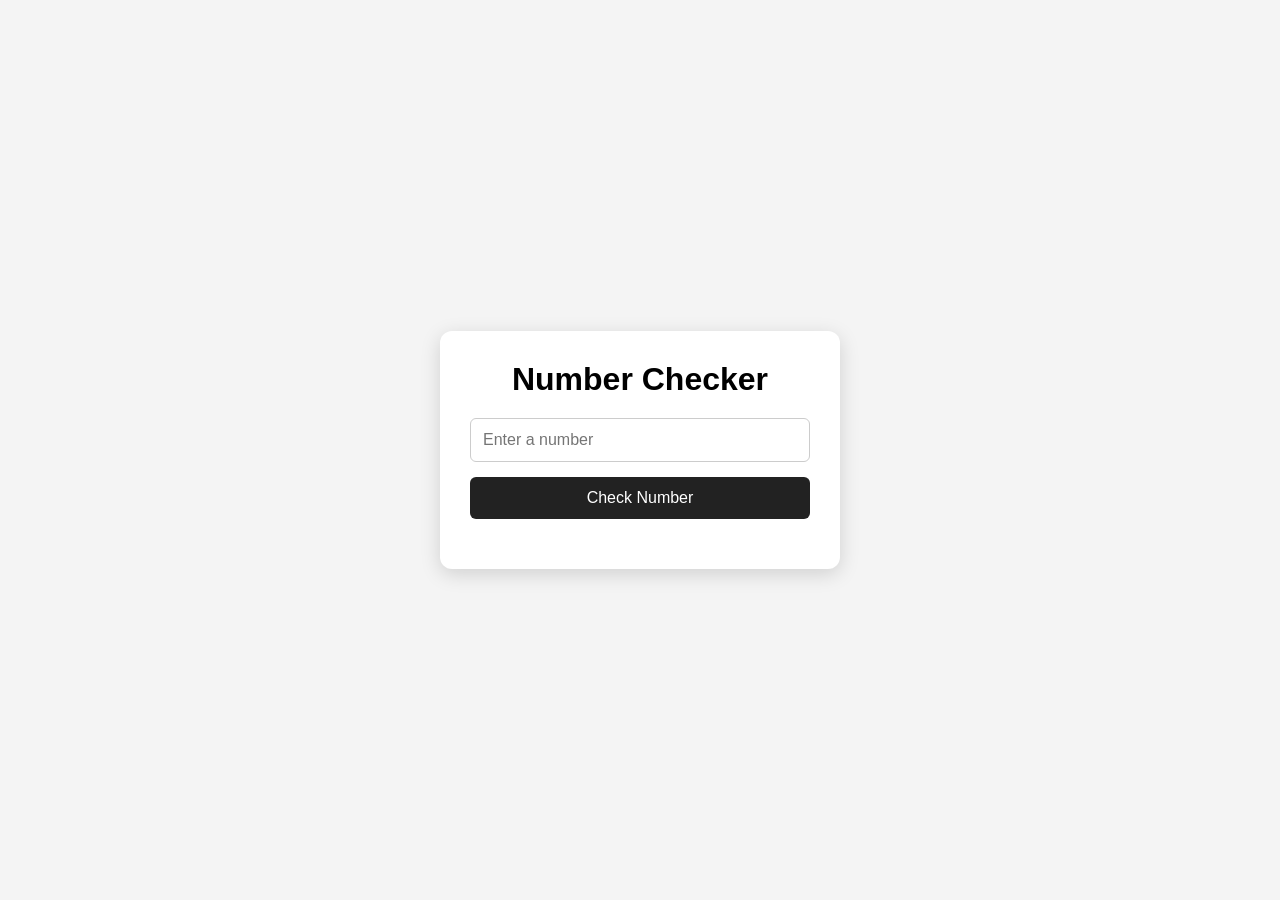
==== Number-CheckerProject/index.html @ 666f4b5d "Add Number Checker mini project" ====
<!DOCTYPE html>
<html lang="en">
<head>
    <meta charset="UTF-8">
    <meta name="viewport" content="width=device-width, initial-scale=1.0">
    <title>Number Checker</title>
    <link rel="stylesheet" href="style.css">
</head>
<body>

    <div class="container">
        <h1>Number Checker</h1>

        <input type="number" id="numberInput" placeholder="Enter a number">

        <button id="checkBtn">Check Number</button>

        <div id="result"></div>
    </div>

    <script src="script.js"></script>
</body>
</html>
---- Number-CheckerProject/style.css ----
* {
    margin: 0;
    padding: 0;
    box-sizing: border-box;
}

body {
    font-family: Arial, sans-serif;
    background: #f4f4f4;
    min-height: 100vh;
    display: flex;
    justify-content: center;
    align-items: center;
}

.container {
    width: 400px;
    background: white;
    padding: 30px;
    border-radius: 12px;
    text-align: center;
    box-shadow: 0 5px 20px rgba(0, 0, 0, 0.15);
}

h1 {
    margin-bottom: 20px;
}

input {
    width: 100%;
    padding: 12px;
    margin-bottom: 15px;
    border: 1px solid #ccc;
    border-radius: 6px;
    font-size: 16px;
}

button {
    width: 100%;
    padding: 12px;
    border: none;
    border-radius: 6px;
    background: #222;
    color: white;
    font-size: 16px;
    cursor: pointer;
}

button:hover {
    background: #444;
}

#result {
    margin-top: 20px;
    text-align: left;
    line-height: 1.8;
}
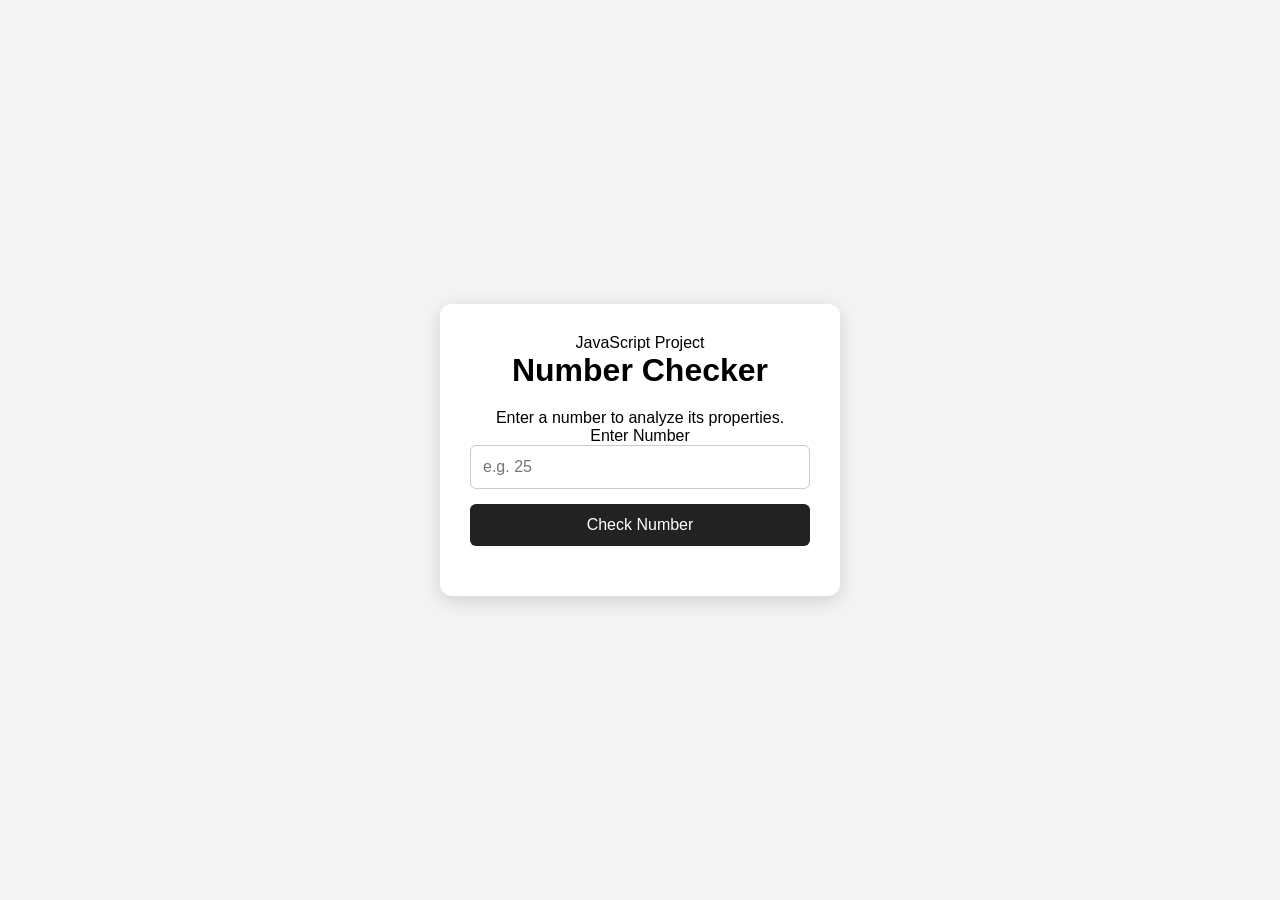
==== commit bf80df38: "Update index.html" ====
--- a/Number-CheckerProject/index.html
+++ b/Number-CheckerProject/index.html
@@ -2,22 +2,67 @@
 <html lang="en">
 <head>
     <meta charset="UTF-8">
-    <meta name="viewport" content="width=device-width, initial-scale=1.0">
-    <title>Number Checker</title>
+    <meta
+        name="viewport"
+        content="width=device-width, initial-scale=1.0"
+    >
+
+    <meta
+        name="description"
+        content="Number Checker - Check whether a number is positive, negative, zero, even, or odd."
+    >
+
+    <title>Number Checker | JavaScript Project</title>
+
     <link rel="stylesheet" href="style.css">
 </head>
+
 <body>
 
-    <div class="container">
-        <h1>Number Checker</h1>
+    <main class="container">
 
-        <input type="number" id="numberInput" placeholder="Enter a number">
+        <div class="header">
+            <span class="badge">JavaScript Project</span>
 
-        <button id="checkBtn">Check Number</button>
+            <h1>Number Checker</h1>
 
-        <div id="result"></div>
-    </div>
+            <p>
+                Enter a number to analyze its properties.
+            </p>
+        </div>
+
+
+        <div class="input-group">
+
+            <label for="numberInput">
+                Enter Number
+            </label>
+
+            <input
+                type="number"
+                id="numberInput"
+                placeholder="e.g. 25"
+                autocomplete="off"
+            >
+
+        </div>
+
+
+        <button id="checkBtn">
+            Check Number
+        </button>
+
+
+        <div
+            id="result"
+            class="result"
+            aria-live="polite"
+        ></div>
+
+    </main>
+
 
     <script src="script.js"></script>
+
 </body>
-</html>+</html>
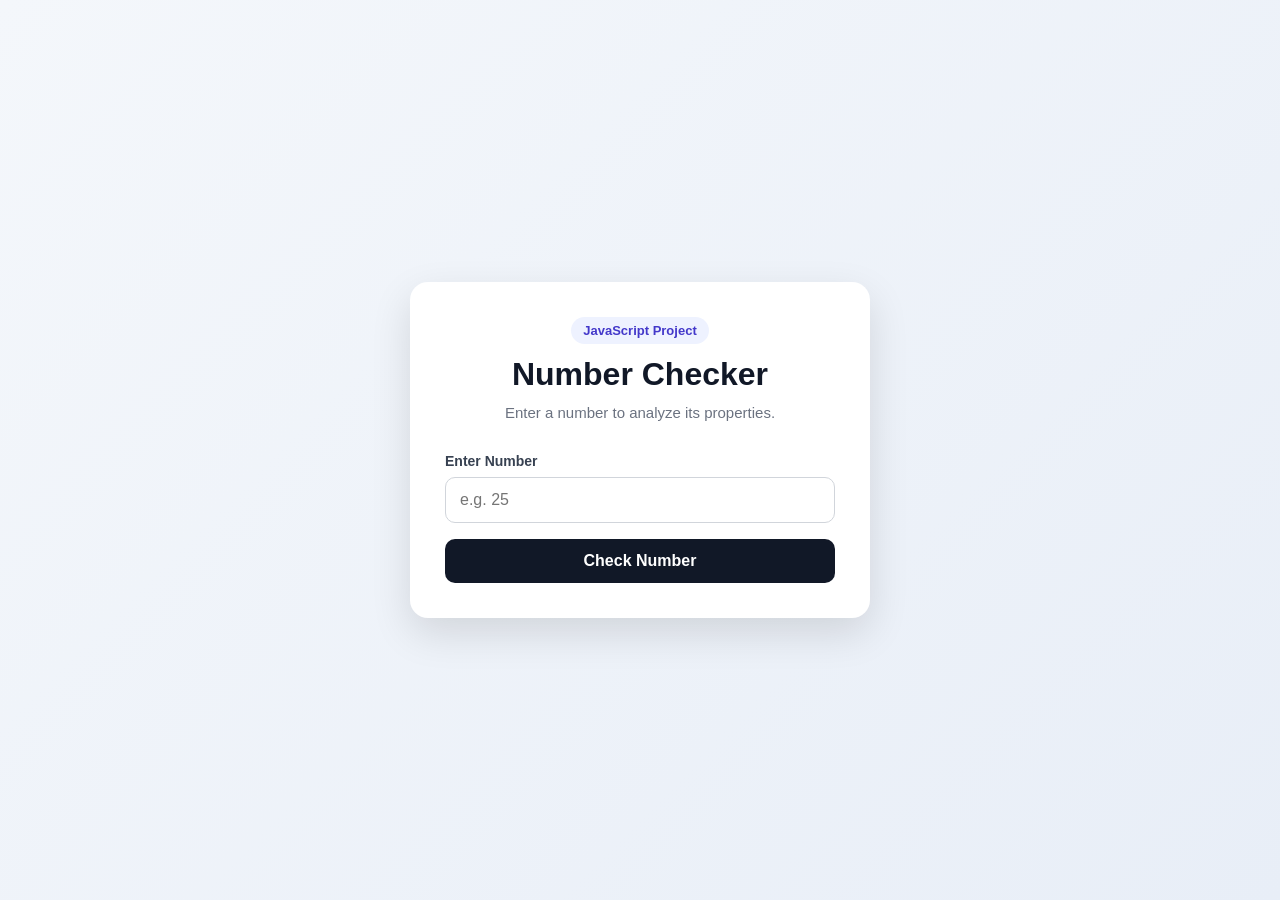
==== commit dbf0958f: "Fix Number Checker stylesheet link" ====
--- a/Number-CheckerProject/index.html
+++ b/Number-CheckerProject/index.html
@@ -2,6 +2,7 @@
 <html lang="en">
 <head>
     <meta charset="UTF-8">
+
     <meta
         name="viewport"
         content="width=device-width, initial-scale=1.0"
--- a/Number-CheckerProject/style.css
+++ b/Number-CheckerProject/style.css
@@ -5,53 +5,238 @@
 }
 
 body {
-    font-family: Arial, sans-serif;
-    background: #f4f4f4;
+    font-family:
+        Arial,
+        Helvetica,
+        sans-serif;
+
     min-height: 100vh;
+
     display: flex;
+    align-items: center;
     justify-content: center;
-    align-items: center;
+
+    padding: 20px;
+
+    background:
+        linear-gradient(
+            135deg,
+            #f4f7fb,
+            #e8eef7
+        );
+
+    color: #1f2937;
 }
 
 .container {
-    width: 400px;
-    background: white;
-    padding: 30px;
-    border-radius: 12px;
+    width: 100%;
+    max-width: 460px;
+
+    padding: 35px;
+
+    background: #ffffff;
+
+    border-radius: 18px;
+
+    box-shadow:
+        0 15px 40px
+        rgba(0, 0, 0, 0.12);
+}
+
+.header {
     text-align: center;
-    box-shadow: 0 5px 20px rgba(0, 0, 0, 0.15);
+    margin-bottom: 28px;
+}
+
+.badge {
+    display: inline-block;
+
+    padding: 6px 12px;
+    margin-bottom: 12px;
+
+    border-radius: 20px;
+
+    background: #eef2ff;
+    color: #4338ca;
+
+    font-size: 13px;
+    font-weight: 600;
 }
 
 h1 {
-    margin-bottom: 20px;
+    margin-bottom: 8px;
+
+    font-size: 32px;
+
+    color: #111827;
+}
+
+.header p {
+    color: #6b7280;
+
+    font-size: 15px;
+
+    line-height: 1.6;
+}
+
+.input-group {
+    margin-bottom: 16px;
+}
+
+label {
+    display: block;
+
+    margin-bottom: 8px;
+
+    font-size: 14px;
+    font-weight: 600;
+
+    color: #374151;
 }
 
 input {
     width: 100%;
-    padding: 12px;
-    margin-bottom: 15px;
-    border: 1px solid #ccc;
-    border-radius: 6px;
+
+    padding: 13px 14px;
+
+    border: 1px solid #d1d5db;
+
+    border-radius: 10px;
+
+    outline: none;
+
     font-size: 16px;
+
+    transition:
+        border-color 0.2s ease,
+        box-shadow 0.2s ease;
+}
+
+input:focus {
+    border-color: #4f46e5;
+
+    box-shadow:
+        0 0 0 3px
+        rgba(79, 70, 229, 0.12);
 }
 
 button {
     width: 100%;
+
+    padding: 13px 16px;
+
+    border: none;
+
+    border-radius: 10px;
+
+    background: #111827;
+
+    color: #ffffff;
+
+    font-size: 16px;
+    font-weight: 600;
+
+    cursor: pointer;
+
+    transition:
+        transform 0.2s ease,
+        background 0.2s ease;
+}
+
+button:hover {
+    background: #374151;
+
+    transform: translateY(-1px);
+}
+
+button:active {
+    transform: translateY(0);
+}
+
+.result {
+    margin-top: 24px;
+
+    padding: 20px;
+
+    border-radius: 12px;
+
+    background: #f8fafc;
+
+    border: 1px solid #e5e7eb;
+
+    line-height: 1.8;
+
+    color: #374151;
+}
+
+.result:empty {
+    display: none;
+}
+
+.result-title {
+    margin-bottom: 12px;
+
+    font-size: 18px;
+
+    font-weight: 700;
+
+    color: #111827;
+}
+
+.result p {
+    margin-bottom: 4px;
+}
+
+.table-title {
+    margin-top: 12px;
+}
+
+.multiplication-table {
+    margin-top: 8px;
+
     padding: 12px;
-    border: none;
-    border-radius: 6px;
-    background: #222;
-    color: white;
-    font-size: 16px;
-    cursor: pointer;
-}
-
-button:hover {
-    background: #444;
-}
-
-#result {
-    margin-top: 20px;
-    text-align: left;
+
+    border-radius: 8px;
+
+    background: #ffffff;
+
+    border: 1px solid #e5e7eb;
+
+    font-family: monospace;
+
     line-height: 1.8;
-}+}
+
+.error {
+    color: #b91c1c;
+
+    font-weight: 600;
+
+    text-align: center;
+}
+
+@media (max-width: 520px) {
+
+    body {
+        padding: 15px;
+    }
+
+    .container {
+        padding: 25px 20px;
+
+        border-radius: 14px;
+    }
+
+    h1 {
+        font-size: 27px;
+    }
+
+    .header p {
+        font-size: 14px;
+    }
+
+    input,
+    button {
+        font-size: 15px;
+    }
+}
